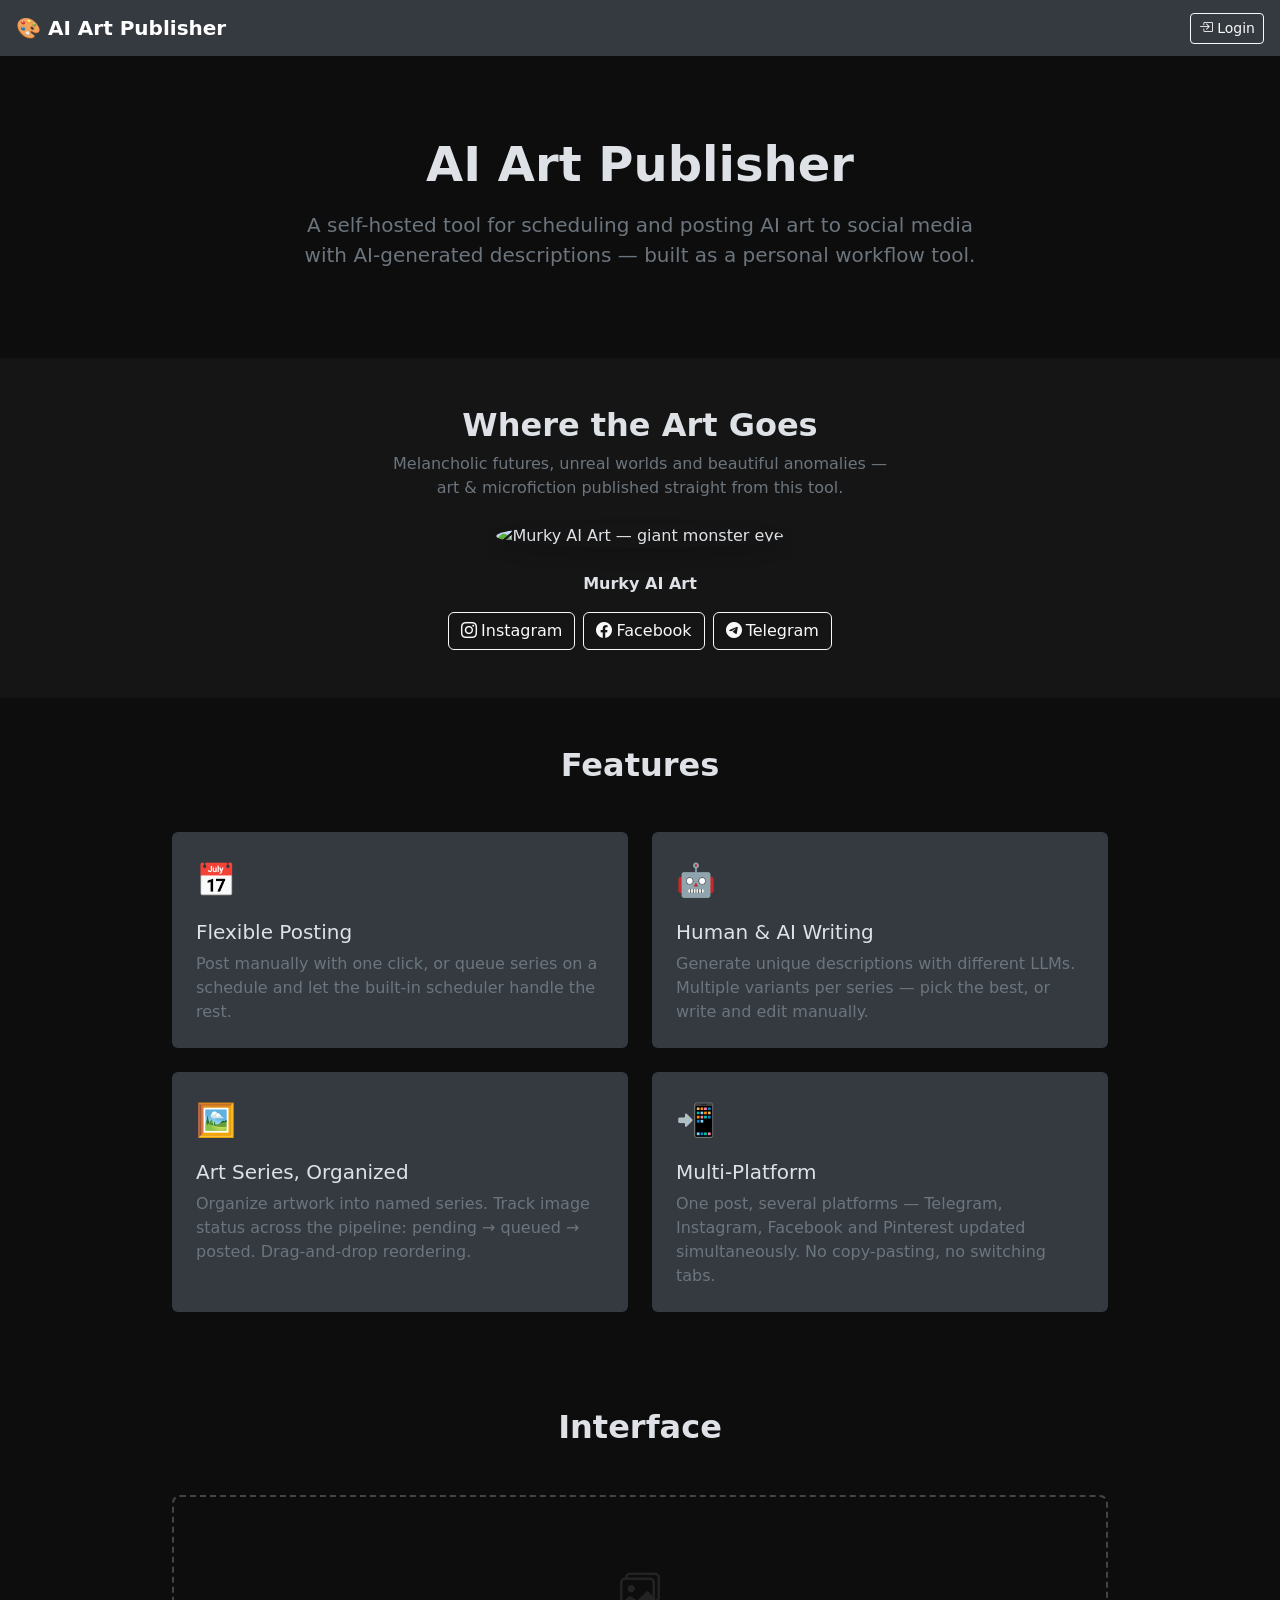
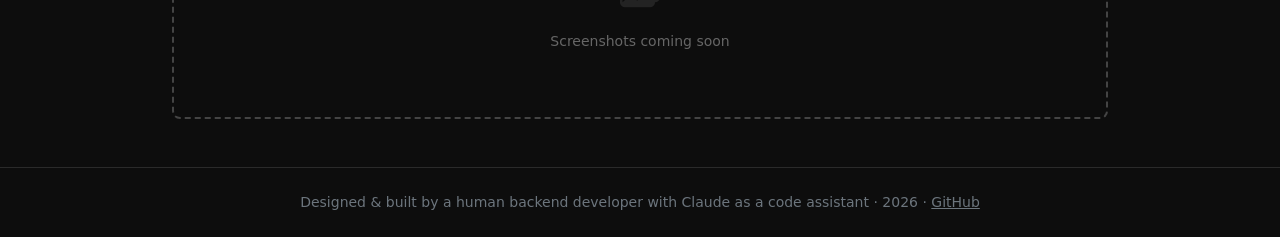
==== app/templates/landing.html @ 5f500b5e "feat(landing): public landing page + session cookie auth Replace HTTP Basic Auth browser dialog with" ====
<!DOCTYPE html>
<html lang="en" data-bs-theme="dark">
<head>
  <meta charset="UTF-8">
  <meta name="viewport" content="width=device-width, initial-scale=1">
  <title>AI Art Publisher</title>
  <link href="https://cdn.jsdelivr.net/npm/bootstrap@5.3.3/dist/css/bootstrap.min.css" rel="stylesheet">
  <link href="https://cdn.jsdelivr.net/npm/bootstrap-icons@1.11.3/font/bootstrap-icons.css" rel="stylesheet">
  <style>
    body { background-color: #0d0d0d; }
    .hero { padding: 5rem 1rem 4rem; }
    .feature-icon { font-size: 2rem; }
    .screenshot-placeholder {
      border: 2px dashed #444;
      border-radius: .5rem;
      padding: 4rem 2rem;
      color: #666;
      text-align: center;
    }
    footer { border-top: 1px solid #2a2a2a; }
  </style>
</head>
<body>

<!-- Navbar -->
<nav class="navbar bg-body-secondary px-3">
  <span class="navbar-brand fw-bold mb-0">&#x1F3A8; AI Art Publisher</span>
  <button class="btn btn-sm btn-outline-light ms-auto"
          data-bs-toggle="modal" data-bs-target="#loginModal">
    <i class="bi bi-box-arrow-in-right me-1"></i>Login
  </button>
</nav>

<!-- Hero -->
<section class="hero text-center">
  <div class="container" style="max-width:720px">
    <h1 class="display-5 fw-bold mb-3">AI Art Publisher</h1>
    <p class="lead text-secondary mb-4">
      A self-hosted tool for scheduling and posting AI art to social media
      with AI-generated descriptions — built as a personal workflow tool.
    </p>
  </div>
</section>

<!-- Published Work -->
<section class="py-5 text-center" style="background:rgba(255,255,255,.03)">
  <div class="container" style="max-width:640px">
    <h2 class="fw-bold mb-2">Where the Art Goes</h2>
    <p class="text-secondary mb-4">
      Melancholic futures, unreal worlds and beautiful anomalies —<br>
      art &amp; microfiction published straight from this tool.
    </p>
    <img src="/static/landing/1c99dc7a-2a12-401d-8135-6cf101b4fb5b.jpg"
         alt="Murky AI Art — giant monster eye"
         class="rounded-circle mb-4 shadow"
         style="width:120px;height:120px;object-fit:cover">
    
    
    <p class="fw-semibold mb-3">Murky AI Art</p>
    <div class="d-flex gap-2 justify-content-center flex-wrap">
      <a href="https://www.instagram.com/murky.airt" class="btn btn-outline-light" target="_blank" rel="noopener">
        <i class="bi bi-instagram me-1"></i>Instagram
      </a>
      <a href="https://www.facebook.com/murky.airt" class="btn btn-outline-light" target="_blank" rel="noopener">
        <i class="bi bi-facebook me-1"></i>Facebook
      </a>
      <a href="https://t.me/murky_airt" class="btn btn-outline-light" target="_blank" rel="noopener">
        <i class="bi bi-telegram me-1"></i>Telegram
      </a>
    </div>
  </div>
</section>

<!-- Features -->
<section class="py-5">
  <div class="container" style="max-width:960px">
    <h2 class="text-center mb-5 fw-semibold">Features</h2>
    <div class="row g-4">
      <div class="col-md-6">
        <div class="card h-100 bg-body-secondary border-0">
          <div class="card-body p-4">
            <div class="feature-icon mb-3">&#x1F4C5;</div>
            <h5 class="card-title">Flexible Posting</h5>
            <p class="card-text text-secondary">
              Post manually with one click, or queue series on a schedule and let
              the built-in scheduler handle the rest.
            </p>
          </div>
        </div>
      </div>
      <div class="col-md-6">
        <div class="card h-100 bg-body-secondary border-0">
          <div class="card-body p-4">
            <div class="feature-icon mb-3">&#x1F916;</div>
            <h5 class="card-title">Human &amp; AI Writing</h5>
            <p class="card-text text-secondary">
              Generate unique descriptions with different LLMs.
              Multiple variants per series — pick the best, or write and edit manually.
            </p>
          </div>
        </div>
      </div>
      <div class="col-md-6">
        <div class="card h-100 bg-body-secondary border-0">
          <div class="card-body p-4">
            <div class="feature-icon mb-3">&#x1F5BC;&#xFE0F;</div>
            <h5 class="card-title">Art Series, Organized</h5>
            <p class="card-text text-secondary">
              Organize artwork into named series. Track image status across the
              pipeline: pending → queued → posted. Drag-and-drop reordering.
            </p>
          </div>
        </div>
      </div>
      <div class="col-md-6">
        <div class="card h-100 bg-body-secondary border-0">
          <div class="card-body p-4">
            <div class="feature-icon mb-3">&#x1F4F2;</div>
            <h5 class="card-title">Multi-Platform</h5>
            <p class="card-text text-secondary">
              One post, several platforms — Telegram, Instagram, Facebook and Pinterest updated
              simultaneously. No copy-pasting, no switching tabs.
            </p>
          </div>
        </div>
      </div>
    </div>
  </div>
</section>

<!-- Screenshots -->
<section class="py-5">
  <div class="container" style="max-width:960px">
    <h2 class="text-center mb-5 fw-semibold">Interface</h2>

    <!-- Drop screenshots into app/static/landing/ then replace the placeholder below. -->
    <!-- Example:
    <div class="row g-4">
      <div class="col-12">
        <img src="/static/landing/screenshot-editor.png"
             class="img-fluid rounded shadow" alt="Series editor">
      </div>
      <div class="col-md-6">
        <img src="/static/landing/screenshot-queue.png"
             class="img-fluid rounded shadow" alt="Post queue">
      </div>
      <div class="col-md-6">
        <img src="/static/landing/screenshot-generate.png"
             class="img-fluid rounded shadow" alt="AI caption generation">
      </div>
    </div>
    -->

    <div class="screenshot-placeholder">
      <i class="bi bi-images fs-1 d-block mb-2 opacity-25"></i>
      <span class="small">Screenshots coming soon</span>
    </div>
  </div>
</section>

<!-- Footer -->
<footer class="py-4 text-center text-secondary small">
  <div class="container">
    Designed &amp; built by a human backend developer with Claude as a code assistant · 2026
    · <a href="https://github.com/anscii/ai-art-publisher" class="link-secondary" target="_blank" rel="noopener">GitHub</a>
  </div>
</footer>

<!-- Login Modal -->
<div class="modal fade" id="loginModal" tabindex="-1" aria-labelledby="loginModalLabel" aria-hidden="true">
  <div class="modal-dialog modal-dialog-centered modal-sm">
    <div class="modal-content">
      <div class="modal-header border-0 pb-0">
        <h6 class="modal-title" id="loginModalLabel">
          <i class="bi bi-lock me-1"></i>Login
        </h6>
        <button type="button" class="btn-close" data-bs-dismiss="modal" aria-label="Close"></button>
      </div>
      <div class="modal-body pt-2">
        <div id="loginErrorAlert" class="alert alert-danger py-2 small d-none" role="alert">
          Invalid username or password.
        </div>
        <form method="POST" action="/auth/login">
          <div class="mb-3">
            <input type="text" name="username" class="form-control"
                   placeholder="Username" required autofocus autocomplete="username">
          </div>
          <div class="mb-3">
            <input type="password" name="password" class="form-control"
                   placeholder="Password" required autocomplete="current-password">
          </div>
          <button type="submit" class="btn btn-primary w-100">Sign in</button>
        </form>
      </div>
    </div>
  </div>
</div>

<script src="https://cdn.jsdelivr.net/npm/bootstrap@5.3.3/dist/js/bootstrap.bundle.min.js"></script>
<script>
  (function () {
    const params = new URLSearchParams(location.search);
    if (params.get('login_error')) {
      document.getElementById('loginErrorAlert').classList.remove('d-none');
      new bootstrap.Modal(document.getElementById('loginModal')).show();
    }
  })();
</script>
</body>
</html>
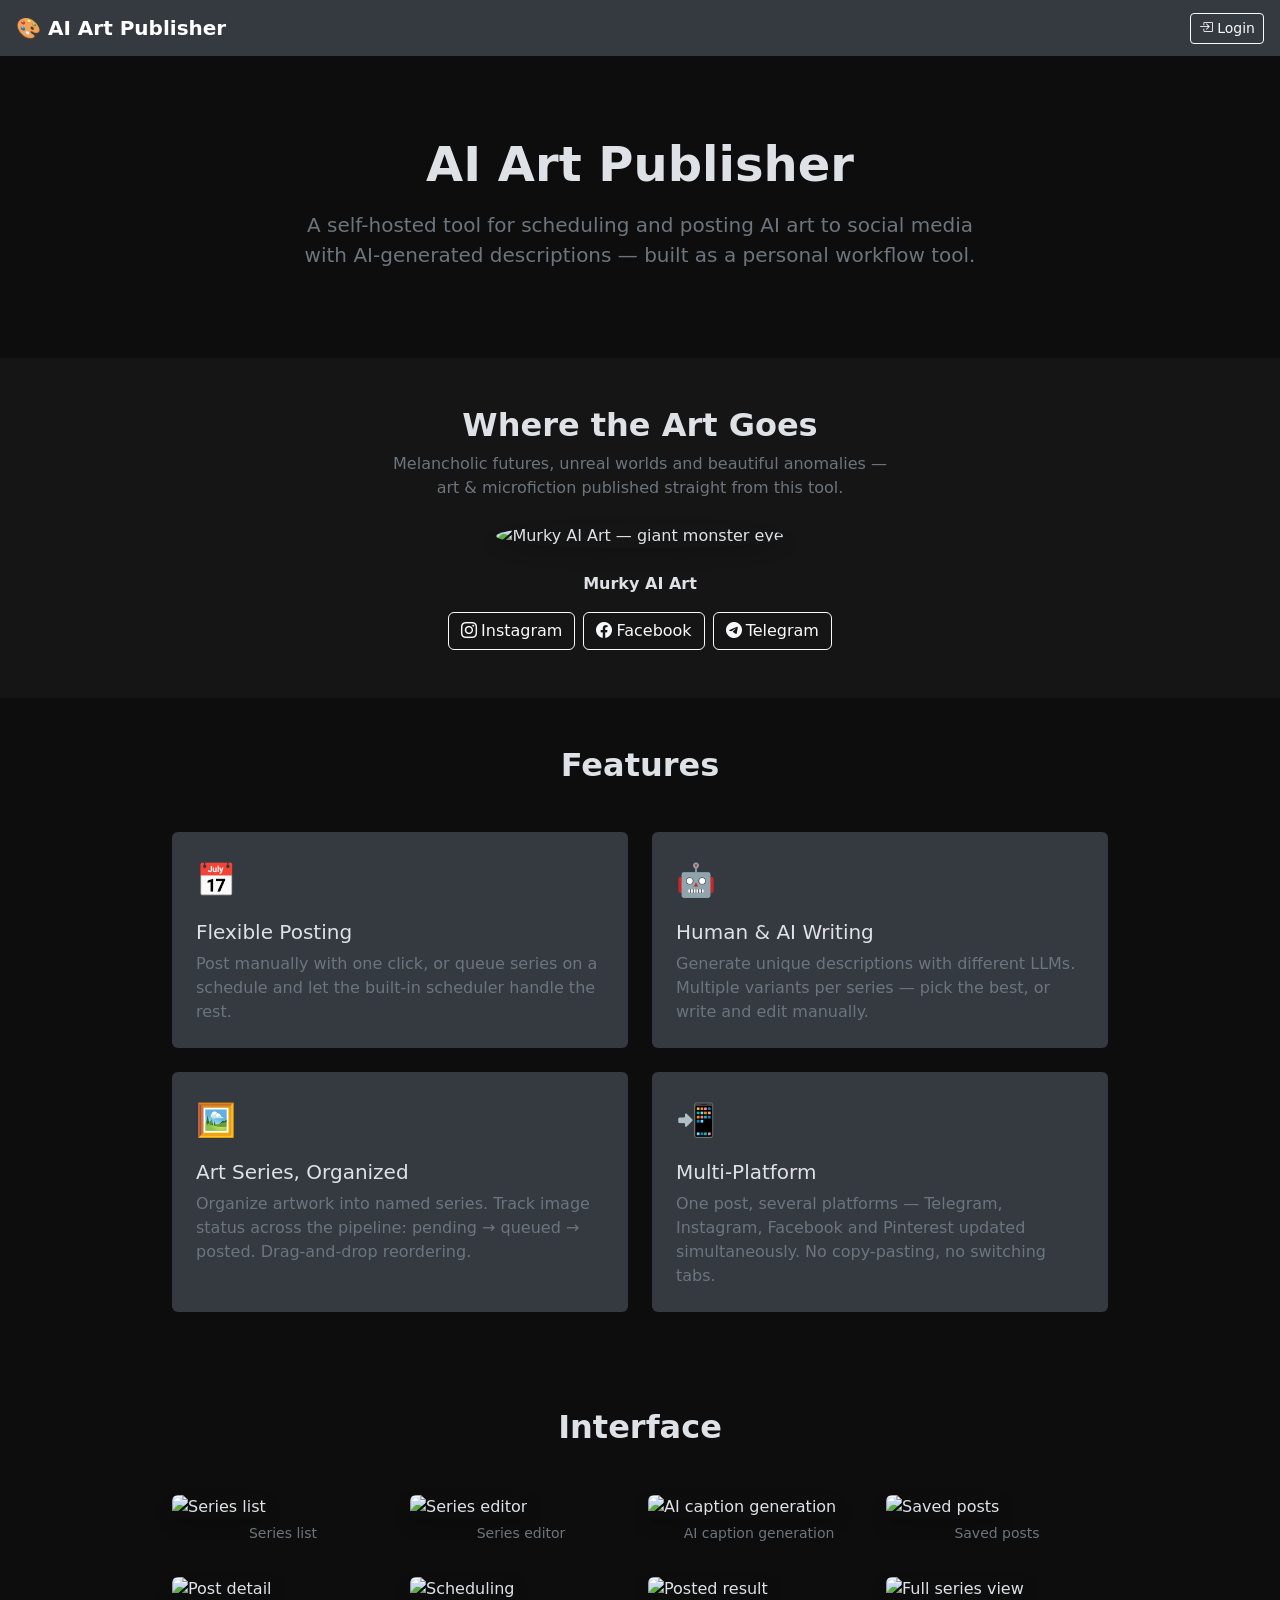
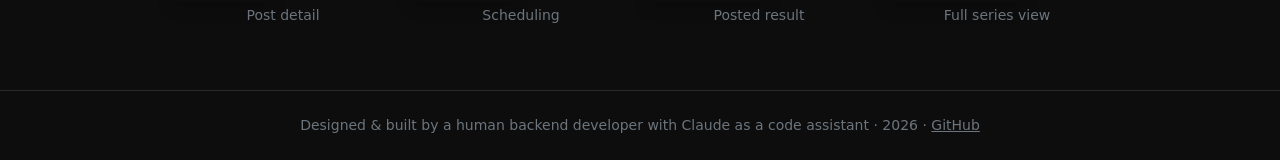
==== commit 29425497: "feat(landing): add mobile screenshots to landing page and README Replace placeholder with 4-col resp" ====
--- a/app/templates/landing.html
+++ b/app/templates/landing.html
@@ -10,14 +10,7 @@
     body { background-color: #0d0d0d; }
     .hero { padding: 5rem 1rem 4rem; }
     .feature-icon { font-size: 2rem; }
-    .screenshot-placeholder {
-      border: 2px dashed #444;
-      border-radius: .5rem;
-      padding: 4rem 2rem;
-      color: #666;
-      text-align: center;
-    }
-    footer { border-top: 1px solid #2a2a2a; }
+footer { border-top: 1px solid #2a2a2a; }
   </style>
 </head>
 <body>
@@ -133,27 +126,55 @@
   <div class="container" style="max-width:960px">
     <h2 class="text-center mb-5 fw-semibold">Interface</h2>
 
-    <!-- Drop screenshots into app/static/landing/ then replace the placeholder below. -->
-    <!-- Example:
-    <div class="row g-4">
-      <div class="col-12">
-        <img src="/static/landing/screenshot-editor.png"
-             class="img-fluid rounded shadow" alt="Series editor">
-      </div>
-      <div class="col-md-6">
-        <img src="/static/landing/screenshot-queue.png"
-             class="img-fluid rounded shadow" alt="Post queue">
-      </div>
-      <div class="col-md-6">
-        <img src="/static/landing/screenshot-generate.png"
-             class="img-fluid rounded shadow" alt="AI caption generation">
-      </div>
-    </div>
-    -->
-
-    <div class="screenshot-placeholder">
-      <i class="bi bi-images fs-1 d-block mb-2 opacity-25"></i>
-      <span class="small">Screenshots coming soon</span>
+    <div class="row g-3">
+      <div class="col-6 col-md-3">
+        <img src="/static/landing/screenshots/1_main_series_list.jpg"
+             class="img-fluid rounded shadow w-100" style="object-fit:cover;aspect-ratio:9/16"
+             alt="Series list">
+        <p class="text-secondary small text-center mt-1">Series list</p>
+      </div>
+      <div class="col-6 col-md-3">
+        <img src="/static/landing/screenshots/3_series_view_top.jpg"
+             class="img-fluid rounded shadow w-100" style="object-fit:cover;aspect-ratio:9/16"
+             alt="Series editor">
+        <p class="text-secondary small text-center mt-1">Series editor</p>
+      </div>
+      <div class="col-6 col-md-3">
+        <img src="/static/landing/screenshots/4_series_view_texts_and_generation.jpg"
+             class="img-fluid rounded shadow w-100" style="object-fit:cover;aspect-ratio:9/16"
+             alt="AI caption generation">
+        <p class="text-secondary small text-center mt-1">AI caption generation</p>
+      </div>
+      <div class="col-6 col-md-3">
+        <img src="/static/landing/screenshots/5_saved_posts_list.jpg"
+             class="img-fluid rounded shadow w-100" style="object-fit:cover;aspect-ratio:9/16"
+             alt="Saved posts">
+        <p class="text-secondary small text-center mt-1">Saved posts</p>
+      </div>
+      <div class="col-6 col-md-3">
+        <img src="/static/landing/screenshots/6_saved_posts.jpg"
+             class="img-fluid rounded shadow w-100" style="object-fit:cover;aspect-ratio:9/16"
+             alt="Post detail">
+        <p class="text-secondary small text-center mt-1">Post detail</p>
+      </div>
+      <div class="col-6 col-md-3">
+        <img src="/static/landing/screenshots/7_schedule_saved_post.jpg"
+             class="img-fluid rounded shadow w-100" style="object-fit:cover;aspect-ratio:9/16"
+             alt="Scheduling">
+        <p class="text-secondary small text-center mt-1">Scheduling</p>
+      </div>
+      <div class="col-6 col-md-3">
+        <img src="/static/landing/screenshots/8_posted_post_view.jpg"
+             class="img-fluid rounded shadow w-100" style="object-fit:cover;aspect-ratio:9/16"
+             alt="Posted result">
+        <p class="text-secondary small text-center mt-1">Posted result</p>
+      </div>
+      <div class="col-6 col-md-3">
+        <img src="/static/landing/screenshots/2_series_view_total_long.jpg"
+             class="img-fluid rounded shadow w-100" style="object-fit:cover;aspect-ratio:9/16"
+             alt="Full series view">
+        <p class="text-secondary small text-center mt-1">Full series view</p>
+      </div>
     </div>
   </div>
 </section>
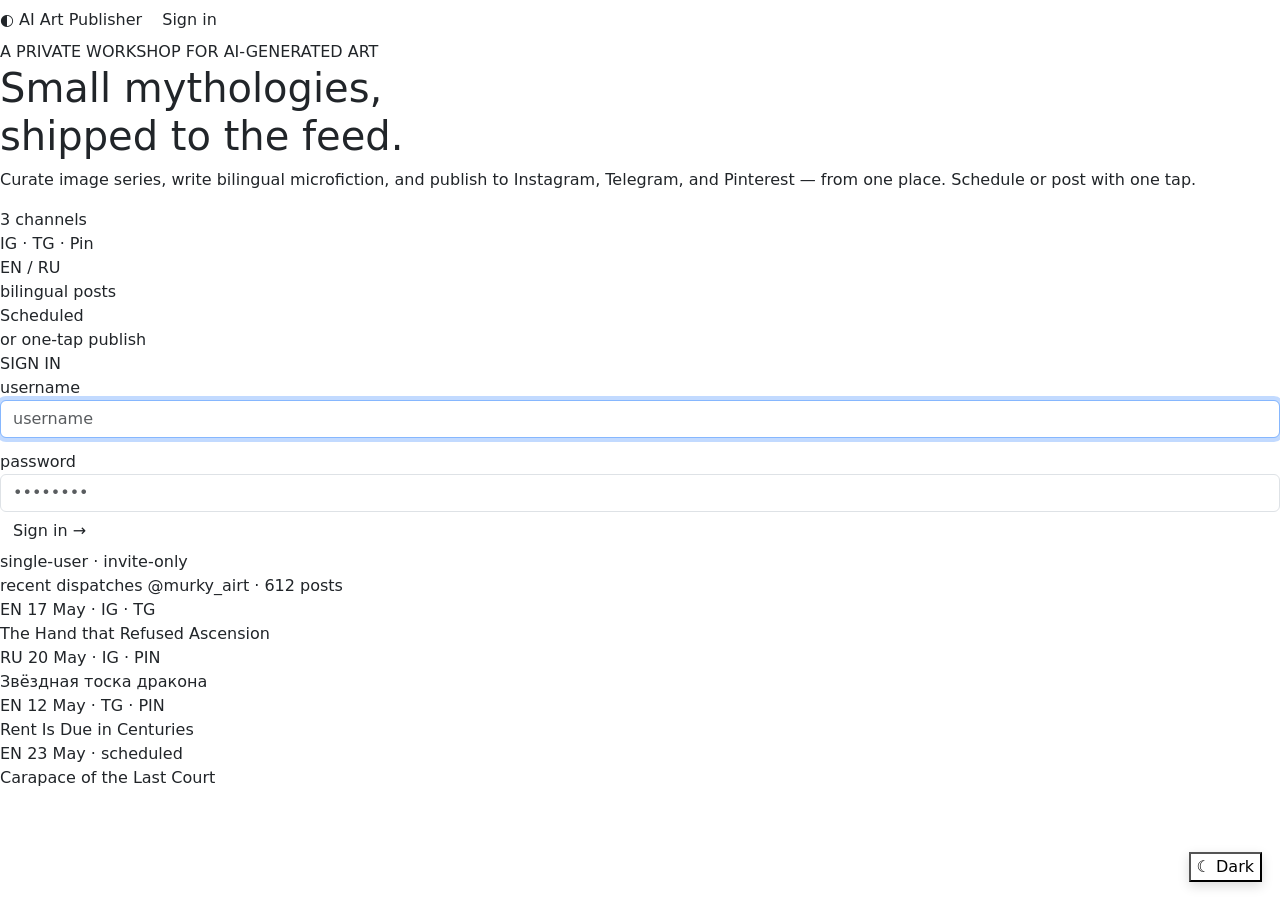
==== commit f98bcc10: "feat(design): landing page — AAP design system, /landing route Replace Bootstrap-only landing.html w" ====
--- a/app/templates/landing.html
+++ b/app/templates/landing.html
@@ -1,231 +1,205 @@
-<!DOCTYPE html>
-<html lang="en" data-bs-theme="dark">
+<!doctype html>
+<html lang="en">
 <head>
-  <meta charset="UTF-8">
-  <meta name="viewport" content="width=device-width, initial-scale=1">
-  <title>AI Art Publisher</title>
-  <link href="https://cdn.jsdelivr.net/npm/bootstrap@5.3.3/dist/css/bootstrap.min.css" rel="stylesheet">
-  <link href="https://cdn.jsdelivr.net/npm/bootstrap-icons@1.11.3/font/bootstrap-icons.css" rel="stylesheet">
-  <style>
-    body { background-color: #0d0d0d; }
-    .hero { padding: 5rem 1rem 4rem; }
-    .feature-icon { font-size: 2rem; }
-footer { border-top: 1px solid #2a2a2a; }
-  </style>
+<meta charset="utf-8">
+<title>AI Art Publisher — Sign in</title>
+<meta name="viewport" content="width=device-width, initial-scale=1">
+
+<!-- Bootstrap (form-control, btn base) -->
+<link href="https://cdn.jsdelivr.net/npm/bootstrap@5.3.3/dist/css/bootstrap.min.css" rel="stylesheet">
+
+<!-- Fonts: Inter + JetBrains Mono (app) + Newsreader (sample card titles) -->
+<link rel="preconnect" href="https://fonts.googleapis.com">
+<link rel="preconnect" href="https://fonts.gstatic.com" crossorigin>
+<link href="https://fonts.googleapis.com/css2?family=Inter:wght@400;500;600;700&family=JetBrains+Mono:wght@400;500;600&family=Newsreader:ital,wght@1,500&display=swap" rel="stylesheet">
+
+<!-- Design tokens, then app styles -->
+<link rel="stylesheet" href="/static/aap/tokens.css">
+<link rel="stylesheet" href="/static/aap/app.css">
 </head>
 <body>
 
-<!-- Navbar -->
-<nav class="navbar bg-body-secondary px-3">
-  <span class="navbar-brand fw-bold mb-0">&#x1F3A8; AI Art Publisher</span>
-  <button class="btn btn-sm btn-outline-light ms-auto"
-          data-bs-toggle="modal" data-bs-target="#loginModal">
-    <i class="bi bi-box-arrow-in-right me-1"></i>Login
-  </button>
-</nav>
-
-<!-- Hero -->
-<section class="hero text-center">
-  <div class="container" style="max-width:720px">
-    <h1 class="display-5 fw-bold mb-3">AI Art Publisher</h1>
-    <p class="lead text-secondary mb-4">
-      A self-hosted tool for scheduling and posting AI art to social media
-      with AI-generated descriptions — built as a personal workflow tool.
-    </p>
-  </div>
-</section>
-
-<!-- Published Work -->
-<section class="py-5 text-center" style="background:rgba(255,255,255,.03)">
-  <div class="container" style="max-width:640px">
-    <h2 class="fw-bold mb-2">Where the Art Goes</h2>
-    <p class="text-secondary mb-4">
-      Melancholic futures, unreal worlds and beautiful anomalies —<br>
-      art &amp; microfiction published straight from this tool.
-    </p>
-    <img src="/static/landing/1c99dc7a-2a12-401d-8135-6cf101b4fb5b.jpg"
-         alt="Murky AI Art — giant monster eye"
-         class="rounded-circle mb-4 shadow"
-         style="width:120px;height:120px;object-fit:cover">
-    
-    
-    <p class="fw-semibold mb-3">Murky AI Art</p>
-    <div class="d-flex gap-2 justify-content-center flex-wrap">
-      <a href="https://www.instagram.com/murky.airt" class="btn btn-outline-light" target="_blank" rel="noopener">
-        <i class="bi bi-instagram me-1"></i>Instagram
-      </a>
-      <a href="https://www.facebook.com/murky.airt" class="btn btn-outline-light" target="_blank" rel="noopener">
-        <i class="bi bi-facebook me-1"></i>Facebook
-      </a>
-      <a href="https://t.me/murky_airt" class="btn btn-outline-light" target="_blank" rel="noopener">
-        <i class="bi bi-telegram me-1"></i>Telegram
-      </a>
+<div class="aap-landing">
+
+  <!-- ================================================================
+       TOP BAR
+       ================================================================ -->
+  <header class="aap-landing__top">
+    <span class="aap-brand-mark">&#x25D0;</span>
+    <span class="aap-brand">AI Art Publisher</span>
+    <span class="flex-grow-1"></span>
+    <a class="btn aap-btn" href="#signin" style="padding: 7px 14px;">Sign in</a>
+  </header>
+
+  <!-- ================================================================
+       HERO — 2-column: copy left, sign-in card right
+       ================================================================ -->
+  <section class="aap-landing__hero">
+
+    <!-- Left column -->
+    <div>
+      <div class="aap-landing__kicker">A PRIVATE WORKSHOP FOR AI-GENERATED ART</div>
+
+      <h1 class="aap-landing__title">
+        Small mythologies,<br>
+        <span class="aap-landing__title-accent">shipped to the feed.</span>
+      </h1>
+
+      <p class="aap-landing__lede">
+        Curate image series, write bilingual microfiction, and publish
+        to Instagram, Telegram, and Pinterest — from one place.
+        Schedule or post with one tap.
+      </p>
+
+      <div class="aap-landing__stats">
+        <div class="aap-landing__stat">
+          <div class="aap-landing__stat-k">3 channels</div>
+          <div class="aap-landing__stat-v">IG &middot; TG &middot; Pin</div>
+        </div>
+        <div class="aap-landing__stat">
+          <div class="aap-landing__stat-k">EN / RU</div>
+          <div class="aap-landing__stat-v">bilingual posts</div>
+        </div>
+        <div class="aap-landing__stat">
+          <div class="aap-landing__stat-k">Scheduled</div>
+          <div class="aap-landing__stat-v">or one-tap publish</div>
+        </div>
+      </div>
     </div>
-  </div>
-</section>
-
-<!-- Features -->
-<section class="py-5">
-  <div class="container" style="max-width:960px">
-    <h2 class="text-center mb-5 fw-semibold">Features</h2>
-    <div class="row g-4">
-      <div class="col-md-6">
-        <div class="card h-100 bg-body-secondary border-0">
-          <div class="card-body p-4">
-            <div class="feature-icon mb-3">&#x1F4C5;</div>
-            <h5 class="card-title">Flexible Posting</h5>
-            <p class="card-text text-secondary">
-              Post manually with one click, or queue series on a schedule and let
-              the built-in scheduler handle the rest.
-            </p>
-          </div>
-        </div>
-      </div>
-      <div class="col-md-6">
-        <div class="card h-100 bg-body-secondary border-0">
-          <div class="card-body p-4">
-            <div class="feature-icon mb-3">&#x1F916;</div>
-            <h5 class="card-title">Human &amp; AI Writing</h5>
-            <p class="card-text text-secondary">
-              Generate unique descriptions with different LLMs.
-              Multiple variants per series — pick the best, or write and edit manually.
-            </p>
-          </div>
-        </div>
-      </div>
-      <div class="col-md-6">
-        <div class="card h-100 bg-body-secondary border-0">
-          <div class="card-body p-4">
-            <div class="feature-icon mb-3">&#x1F5BC;&#xFE0F;</div>
-            <h5 class="card-title">Art Series, Organized</h5>
-            <p class="card-text text-secondary">
-              Organize artwork into named series. Track image status across the
-              pipeline: pending → queued → posted. Drag-and-drop reordering.
-            </p>
-          </div>
-        </div>
-      </div>
-      <div class="col-md-6">
-        <div class="card h-100 bg-body-secondary border-0">
-          <div class="card-body p-4">
-            <div class="feature-icon mb-3">&#x1F4F2;</div>
-            <h5 class="card-title">Multi-Platform</h5>
-            <p class="card-text text-secondary">
-              One post, several platforms — Telegram, Instagram, Facebook and Pinterest updated
-              simultaneously. No copy-pasting, no switching tabs.
-            </p>
-          </div>
-        </div>
-      </div>
+
+    <!-- Right column: sign-in card -->
+    <form id="signin" class="aap-signin-card" method="POST" action="/auth/login">
+
+      <div class="aap-signin-card__head">SIGN IN</div>
+
+      <!-- Error message (shown when ?login_error is present) -->
+      <div id="loginError" class="aap-signin-card__error" style="display:none">
+        Invalid username or password.
+      </div>
+
+      <!-- Username -->
+      <div>
+        <div class="aap-signin-card__label"><span>username</span></div>
+        <input class="form-control aap-input" type="text" name="username"
+               placeholder="username" required autofocus autocomplete="username">
+      </div>
+
+      <!-- Password -->
+      <div style="margin-top: 12px;">
+        <div class="aap-signin-card__label">
+          <span>password</span>
+        </div>
+        <input class="form-control aap-input" type="password" name="password"
+               placeholder="&bull;&bull;&bull;&bull;&bull;&bull;&bull;&bull;"
+               required autocomplete="current-password">
+      </div>
+
+      <button class="btn aap-btn aap-btn-primary aap-signin-card__submit" type="submit">
+        Sign in &#x2192;
+      </button>
+
+      <div class="aap-signin-card__foot">
+        single-user &middot; invite-only
+      </div>
+    </form>
+  </section>
+
+  <!-- ================================================================
+       SAMPLE STRIP
+       ================================================================ -->
+  <section class="aap-landing__samples">
+    <div class="aap-landing__samples-head">
+      <span class="aap-landing__samples-head-label">recent dispatches</span>
+      <span class="aap-landing__samples-head-rule"></span>
+      <span class="aap-landing__samples-head-meta">@murky_airt &middot; 612 posts</span>
     </div>
-  </div>
-</section>
-
-<!-- Screenshots -->
-<section class="py-5">
-  <div class="container" style="max-width:960px">
-    <h2 class="text-center mb-5 fw-semibold">Interface</h2>
-
-    <div class="row g-3">
-      <div class="col-6 col-md-3">
-        <img src="/static/landing/screenshots/1_main_series_list.jpg"
-             class="img-fluid rounded shadow w-100" style="object-fit:cover;aspect-ratio:9/16"
-             alt="Series list">
-        <p class="text-secondary small text-center mt-1">Series list</p>
-      </div>
-      <div class="col-6 col-md-3">
-        <img src="/static/landing/screenshots/3_series_view_top.jpg"
-             class="img-fluid rounded shadow w-100" style="object-fit:cover;aspect-ratio:9/16"
-             alt="Series editor">
-        <p class="text-secondary small text-center mt-1">Series editor</p>
-      </div>
-      <div class="col-6 col-md-3">
-        <img src="/static/landing/screenshots/4_series_view_texts_and_generation.jpg"
-             class="img-fluid rounded shadow w-100" style="object-fit:cover;aspect-ratio:9/16"
-             alt="AI caption generation">
-        <p class="text-secondary small text-center mt-1">AI caption generation</p>
-      </div>
-      <div class="col-6 col-md-3">
-        <img src="/static/landing/screenshots/5_saved_posts_list.jpg"
-             class="img-fluid rounded shadow w-100" style="object-fit:cover;aspect-ratio:9/16"
-             alt="Saved posts">
-        <p class="text-secondary small text-center mt-1">Saved posts</p>
-      </div>
-      <div class="col-6 col-md-3">
-        <img src="/static/landing/screenshots/6_saved_posts.jpg"
-             class="img-fluid rounded shadow w-100" style="object-fit:cover;aspect-ratio:9/16"
-             alt="Post detail">
-        <p class="text-secondary small text-center mt-1">Post detail</p>
-      </div>
-      <div class="col-6 col-md-3">
-        <img src="/static/landing/screenshots/7_schedule_saved_post.jpg"
-             class="img-fluid rounded shadow w-100" style="object-fit:cover;aspect-ratio:9/16"
-             alt="Scheduling">
-        <p class="text-secondary small text-center mt-1">Scheduling</p>
-      </div>
-      <div class="col-6 col-md-3">
-        <img src="/static/landing/screenshots/8_posted_post_view.jpg"
-             class="img-fluid rounded shadow w-100" style="object-fit:cover;aspect-ratio:9/16"
-             alt="Posted result">
-        <p class="text-secondary small text-center mt-1">Posted result</p>
-      </div>
-      <div class="col-6 col-md-3">
-        <img src="/static/landing/screenshots/2_series_view_total_long.jpg"
-             class="img-fluid rounded shadow w-100" style="object-fit:cover;aspect-ratio:9/16"
-             alt="Full series view">
-        <p class="text-secondary small text-center mt-1">Full series view</p>
-      </div>
+
+    <div class="aap-landing__samples-grid">
+
+      <article class="aap-sample-card">
+        <div class="aap-sample-card__image" style="--thumb-color: hsl(220 25% 48%);"></div>
+        <div class="aap-sample-card__body">
+          <div class="aap-sample-card__meta">
+            <span class="aap-sample-card__lang">EN</span>
+            <span class="aap-sample-card__when">17 May &middot; IG &middot; TG</span>
+          </div>
+          <div class="aap-sample-card__title">The Hand that Refused Ascension</div>
+        </div>
+      </article>
+
+      <article class="aap-sample-card">
+        <div class="aap-sample-card__image" style="--thumb-color: hsl(30 25% 48%);"></div>
+        <div class="aap-sample-card__body">
+          <div class="aap-sample-card__meta">
+            <span class="aap-sample-card__lang">RU</span>
+            <span class="aap-sample-card__when">20 May &middot; IG &middot; PIN</span>
+          </div>
+          <div class="aap-sample-card__title">&#x417;&#x432;&#x451;&#x437;&#x434;&#x43D;&#x430;&#x44F; &#x442;&#x43E;&#x441;&#x43A;&#x430; &#x434;&#x440;&#x430;&#x43A;&#x43E;&#x43D;&#x430;</div>
+        </div>
+      </article>
+
+      <article class="aap-sample-card">
+        <div class="aap-sample-card__image" style="--thumb-color: hsl(320 20% 45%);"></div>
+        <div class="aap-sample-card__body">
+          <div class="aap-sample-card__meta">
+            <span class="aap-sample-card__lang">EN</span>
+            <span class="aap-sample-card__when">12 May &middot; TG &middot; PIN</span>
+          </div>
+          <div class="aap-sample-card__title">Rent Is Due in Centuries</div>
+        </div>
+      </article>
+
+      <article class="aap-sample-card">
+        <div class="aap-sample-card__image" style="--thumb-color: hsl(50 25% 45%);"></div>
+        <div class="aap-sample-card__body">
+          <div class="aap-sample-card__meta">
+            <span class="aap-sample-card__lang">EN</span>
+            <span class="aap-sample-card__when">23 May &middot; scheduled</span>
+          </div>
+          <div class="aap-sample-card__title">Carapace of the Last Court</div>
+        </div>
+      </article>
+
     </div>
-  </div>
-</section>
-
-<!-- Footer -->
-<footer class="py-4 text-center text-secondary small">
-  <div class="container">
-    Designed &amp; built by a human backend developer with Claude as a code assistant · 2026
-    · <a href="https://github.com/anscii/ai-art-publisher" class="link-secondary" target="_blank" rel="noopener">GitHub</a>
-  </div>
-</footer>
-
-<!-- Login Modal -->
-<div class="modal fade" id="loginModal" tabindex="-1" aria-labelledby="loginModalLabel" aria-hidden="true">
-  <div class="modal-dialog modal-dialog-centered modal-sm">
-    <div class="modal-content">
-      <div class="modal-header border-0 pb-0">
-        <h6 class="modal-title" id="loginModalLabel">
-          <i class="bi bi-lock me-1"></i>Login
-        </h6>
-        <button type="button" class="btn-close" data-bs-dismiss="modal" aria-label="Close"></button>
-      </div>
-      <div class="modal-body pt-2">
-        <div id="loginErrorAlert" class="alert alert-danger py-2 small d-none" role="alert">
-          Invalid username or password.
-        </div>
-        <form method="POST" action="/auth/login">
-          <div class="mb-3">
-            <input type="text" name="username" class="form-control"
-                   placeholder="Username" required autofocus autocomplete="username">
-          </div>
-          <div class="mb-3">
-            <input type="password" name="password" class="form-control"
-                   placeholder="Password" required autocomplete="current-password">
-          </div>
-          <button type="submit" class="btn btn-primary w-100">Sign in</button>
-        </form>
-      </div>
-    </div>
-  </div>
+  </section>
+
 </div>
 
-<script src="https://cdn.jsdelivr.net/npm/bootstrap@5.3.3/dist/js/bootstrap.bundle.min.js"></script>
+<!-- Theme toggle -->
+<button type="button" id="aap-theme-toggle" class="aap-nav-btn"
+        style="position:fixed;bottom:18px;right:18px;box-shadow:0 4px 12px rgba(0,0,0,.15);background:var(--aap-panel);z-index:100;">
+  <span id="aap-theme-icon">&#x263E;</span>
+  <span id="aap-theme-label">Dark</span>
+</button>
+
 <script>
+  // Theme toggle
   (function () {
-    const params = new URLSearchParams(location.search);
-    if (params.get('login_error')) {
-      document.getElementById('loginErrorAlert').classList.remove('d-none');
-      new bootstrap.Modal(document.getElementById('loginModal')).show();
+    var KEY = 'aap-theme';
+    var btn   = document.getElementById('aap-theme-toggle');
+    var icon  = document.getElementById('aap-theme-icon');
+    var label = document.getElementById('aap-theme-label');
+    function apply(theme) {
+      document.documentElement.setAttribute('data-theme', theme);
+      var dark = theme === 'dark';
+      icon.textContent  = dark ? '☀' : '☾';
+      label.textContent = dark ? 'Light'  : 'Dark';
+    }
+    apply(localStorage.getItem(KEY) || 'light');
+    btn.addEventListener('click', function () {
+      var next = document.documentElement.getAttribute('data-theme') === 'dark' ? 'light' : 'dark';
+      localStorage.setItem(KEY, next);
+      apply(next);
+    });
+  })();
+
+  // Show error if login failed
+  (function () {
+    if (new URLSearchParams(location.search).get('login_error')) {
+      document.getElementById('loginError').style.display = '';
     }
   })();
 </script>
+
 </body>
 </html>
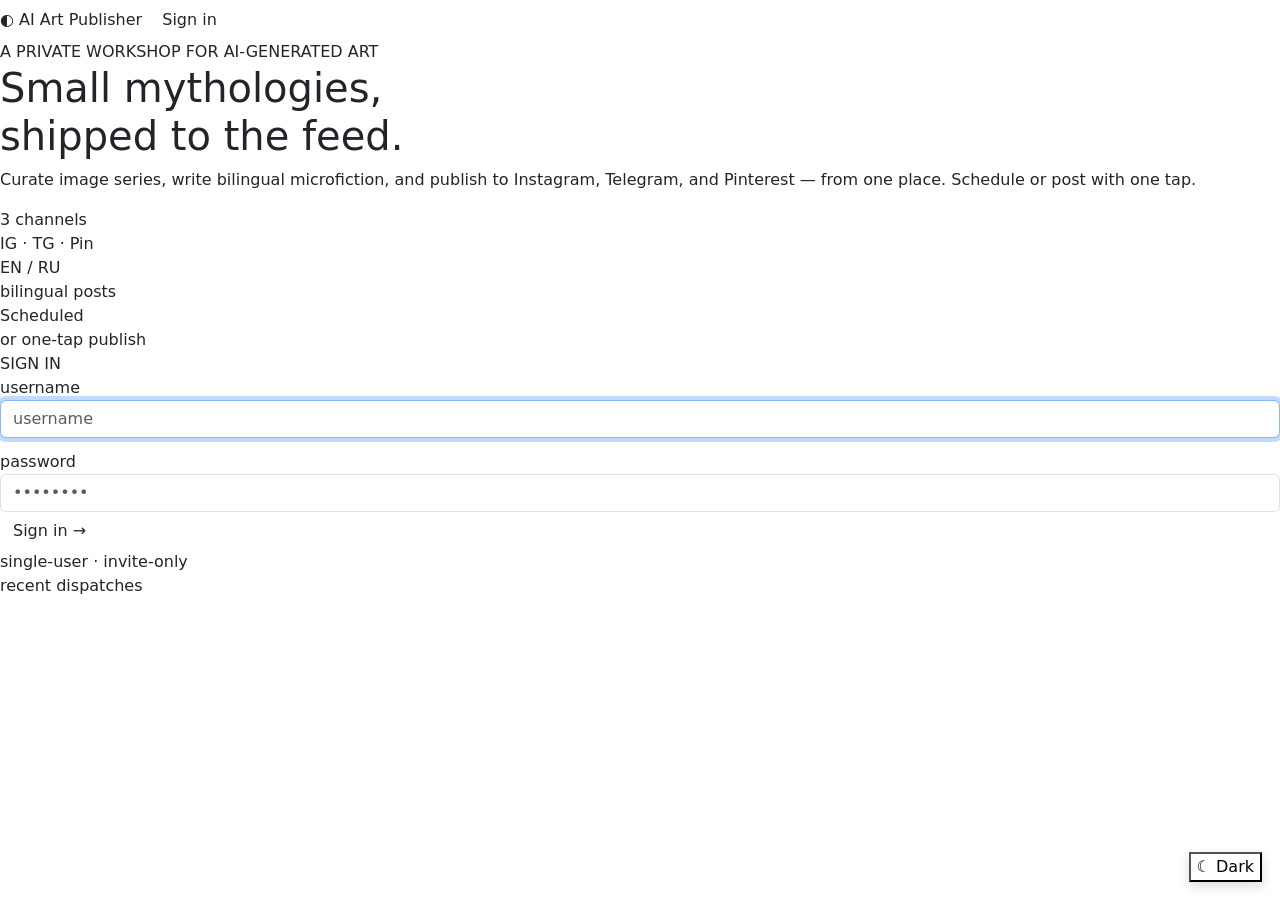
==== commit 1f3bfde5: "feat(landing): replace stub dispatch cards with dynamic JS fetch - Remove 4 hardcoded stub article c" ====
--- a/app/templates/landing.html
+++ b/app/templates/landing.html
@@ -111,55 +111,11 @@
     <div class="aap-landing__samples-head">
       <span class="aap-landing__samples-head-label">recent dispatches</span>
       <span class="aap-landing__samples-head-rule"></span>
-      <span class="aap-landing__samples-head-meta">@murky_airt &middot; 612 posts</span>
+      <span id="aap-dispatches-meta" class="aap-landing__samples-head-meta"></span>
     </div>
 
-    <div class="aap-landing__samples-grid">
-
-      <article class="aap-sample-card">
-        <div class="aap-sample-card__image" style="--thumb-color: hsl(220 25% 48%);"></div>
-        <div class="aap-sample-card__body">
-          <div class="aap-sample-card__meta">
-            <span class="aap-sample-card__lang">EN</span>
-            <span class="aap-sample-card__when">17 May &middot; IG &middot; TG</span>
-          </div>
-          <div class="aap-sample-card__title">The Hand that Refused Ascension</div>
-        </div>
-      </article>
-
-      <article class="aap-sample-card">
-        <div class="aap-sample-card__image" style="--thumb-color: hsl(30 25% 48%);"></div>
-        <div class="aap-sample-card__body">
-          <div class="aap-sample-card__meta">
-            <span class="aap-sample-card__lang">RU</span>
-            <span class="aap-sample-card__when">20 May &middot; IG &middot; PIN</span>
-          </div>
-          <div class="aap-sample-card__title">&#x417;&#x432;&#x451;&#x437;&#x434;&#x43D;&#x430;&#x44F; &#x442;&#x43E;&#x441;&#x43A;&#x430; &#x434;&#x440;&#x430;&#x43A;&#x43E;&#x43D;&#x430;</div>
-        </div>
-      </article>
-
-      <article class="aap-sample-card">
-        <div class="aap-sample-card__image" style="--thumb-color: hsl(320 20% 45%);"></div>
-        <div class="aap-sample-card__body">
-          <div class="aap-sample-card__meta">
-            <span class="aap-sample-card__lang">EN</span>
-            <span class="aap-sample-card__when">12 May &middot; TG &middot; PIN</span>
-          </div>
-          <div class="aap-sample-card__title">Rent Is Due in Centuries</div>
-        </div>
-      </article>
-
-      <article class="aap-sample-card">
-        <div class="aap-sample-card__image" style="--thumb-color: hsl(50 25% 45%);"></div>
-        <div class="aap-sample-card__body">
-          <div class="aap-sample-card__meta">
-            <span class="aap-sample-card__lang">EN</span>
-            <span class="aap-sample-card__when">23 May &middot; scheduled</span>
-          </div>
-          <div class="aap-sample-card__title">Carapace of the Last Court</div>
-        </div>
-      </article>
-
+    <div id="aap-dispatches-grid" class="aap-landing__samples-grid">
+      <!-- populated by /api/landing/recent fetch below -->
     </div>
   </section>
 
@@ -199,6 +155,73 @@
       document.getElementById('loginError').style.display = '';
     }
   })();
+
+  // Dynamic recent dispatches
+  (function () {
+    var PLAT = {instagram: 'IG', telegram: 'TG', pinterest: 'PIN', facebook: 'FB'};
+
+    function fmtDate(iso) {
+      return new Date(iso + 'Z').toLocaleDateString('en-GB', {day: 'numeric', month: 'short'});
+    }
+
+    function buildCard(post) {
+      var img = document.createElement('div');
+      img.className = 'aap-sample-card__image';
+      if (post.thumbnail_url) {
+        img.setAttribute('style', 'background-image:url(' + post.thumbnail_url + ');background-size:cover;background-position:center;');
+      }
+
+      var when = document.createElement('span');
+      when.className = 'aap-sample-card__when';
+      when.textContent = fmtDate(post.posted_at) + ' · ' + (PLAT[post.platform] || post.platform.toUpperCase());
+
+      var meta = document.createElement('div');
+      meta.className = 'aap-sample-card__meta';
+      meta.appendChild(when);
+
+      var title = document.createElement('div');
+      title.className = 'aap-sample-card__title';
+      title.textContent = post.title;
+
+      var body = document.createElement('div');
+      body.className = 'aap-sample-card__body';
+      body.appendChild(meta);
+      body.appendChild(title);
+
+      var art = document.createElement('article');
+      art.className = 'aap-sample-card';
+      art.appendChild(img);
+      art.appendChild(body);
+
+      if (post.post_url) {
+        var a = document.createElement('a');
+        a.href = post.post_url;
+        a.target = '_blank';
+        a.rel = 'noopener noreferrer';
+        a.setAttribute('style', 'display:contents;text-decoration:none;color:inherit;');
+        a.appendChild(art);
+        return a;
+      }
+      return art;
+    }
+
+    document.addEventListener('DOMContentLoaded', function () {
+      fetch('/api/landing/recent')
+        .then(function (r) { return r.ok ? r.json() : Promise.reject(r.status); })
+        .then(function (data) {
+          var grid = document.getElementById('aap-dispatches-grid');
+          var metaEl = document.getElementById('aap-dispatches-meta');
+          if (grid) {
+            while (grid.firstChild) { grid.removeChild(grid.firstChild); }
+            (data.posts || []).forEach(function (p) { grid.appendChild(buildCard(p)); });
+          }
+          if (metaEl) {
+            metaEl.textContent = '@murky_airt · ' + (data.total_posted || 0) + ' posts';
+          }
+        })
+        .catch(function () { /* leave grid empty on error */ });
+    });
+  })();
 </script>
 
 </body>
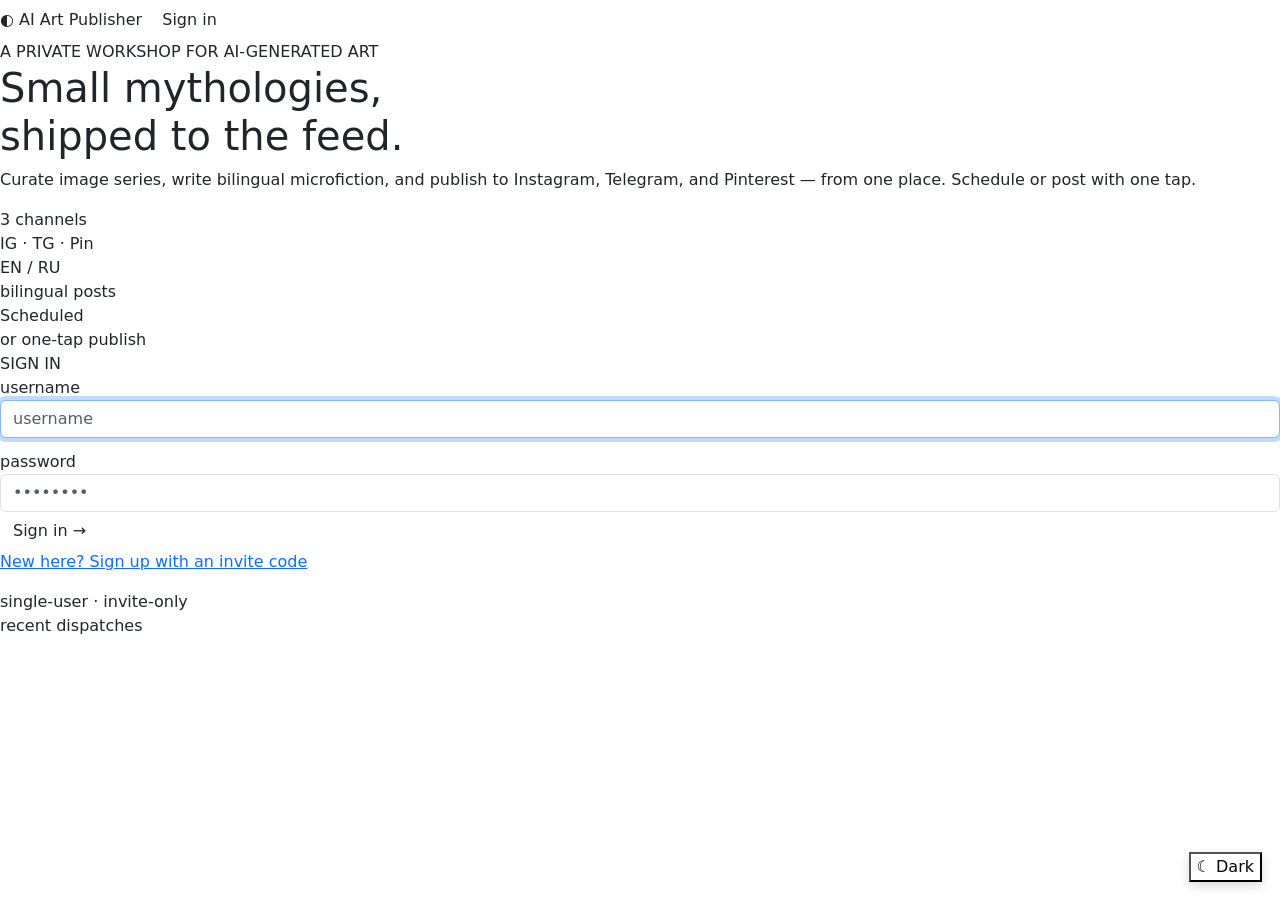
==== commit a4ed8976: "feat: add signup page with invite-code form Co-Authored-By: Claude Sonnet 5 <noreply@anthropic.com> " ====
--- a/app/templates/landing.html
+++ b/app/templates/landing.html
@@ -97,6 +97,8 @@
       <button class="btn aap-btn aap-btn-primary aap-signin-card__submit" type="submit">
         Sign in &#x2192;
       </button>
+
+      <p><a href="/auth/signup">New here? Sign up with an invite code</a></p>
 
       <div class="aap-signin-card__foot">
         single-user &middot; invite-only
@@ -161,7 +163,8 @@
     var PLAT = {instagram: 'IG', telegram: 'TG', pinterest: 'PIN', facebook: 'FB'};
 
     function fmtDate(iso) {
-      return new Date(iso + 'Z').toLocaleDateString('en-GB', {day: 'numeric', month: 'short'});
+      var s = iso.charAt(iso.length - 1) === 'Z' ? iso : iso + 'Z';
+      return new Date(s).toLocaleDateString('en-GB', {day: 'numeric', month: 'short'});
     }
 
     function buildCard(post) {
@@ -187,6 +190,13 @@
       body.className = 'aap-sample-card__body';
       body.appendChild(meta);
       body.appendChild(title);
+
+      if (post.description) {
+        var desc = document.createElement('div');
+        desc.className = 'aap-sample-card__desc';
+        desc.textContent = post.description;
+        body.appendChild(desc);
+      }
 
       var art = document.createElement('article');
       art.className = 'aap-sample-card';
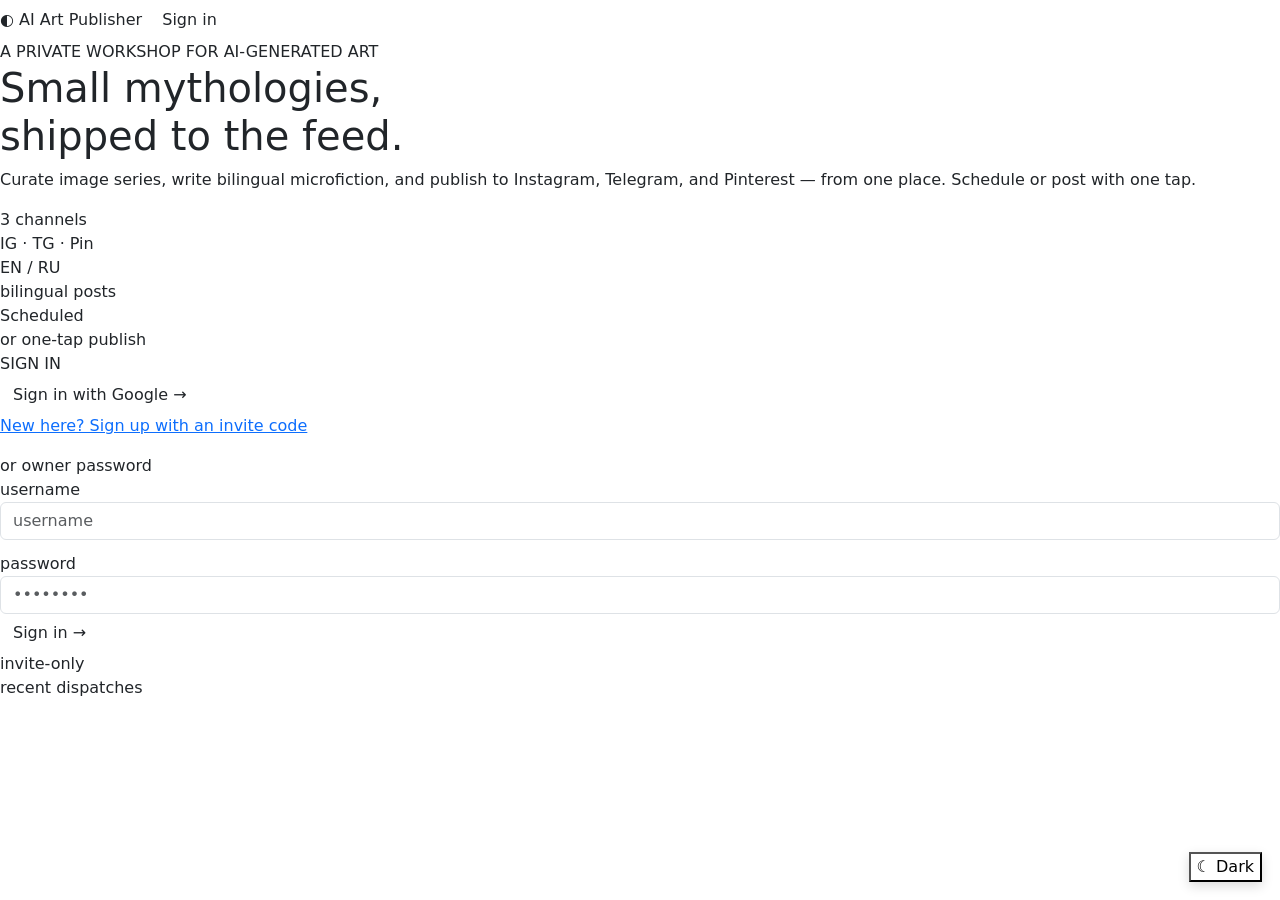
==== commit 058dabe2: "fix(auth): owner login token, email-match guard, admin-gated settings - POST /auth/login now resolve" ====
--- a/app/templates/landing.html
+++ b/app/templates/landing.html
@@ -73,15 +73,20 @@
       <div class="aap-signin-card__head">SIGN IN</div>
 
       <!-- Error message (shown when ?login_error is present) -->
-      <div id="loginError" class="aap-signin-card__error" style="display:none">
-        Invalid username or password.
-      </div>
+      <div id="loginError" class="aap-signin-card__error" style="display:none"></div>
+
+      <a class="btn aap-btn aap-btn-primary aap-signin-card__submit" href="/auth/login/google">
+        Sign in with Google &#x2192;
+      </a>
+      <p><a href="/auth/signup">New here? Sign up with an invite code</a></p>
+
+      <div class="aap-signin-card__label" style="margin-top: 12px;"><span>or owner password</span></div>
 
       <!-- Username -->
       <div>
         <div class="aap-signin-card__label"><span>username</span></div>
         <input class="form-control aap-input" type="text" name="username"
-               placeholder="username" required autofocus autocomplete="username">
+               placeholder="username" required autocomplete="username">
       </div>
 
       <!-- Password -->
@@ -94,14 +99,12 @@
                required autocomplete="current-password">
       </div>
 
-      <button class="btn aap-btn aap-btn-primary aap-signin-card__submit" type="submit">
+      <button class="btn aap-btn aap-signin-card__submit" type="submit">
         Sign in &#x2192;
       </button>
 
-      <p><a href="/auth/signup">New here? Sign up with an invite code</a></p>
-
       <div class="aap-signin-card__foot">
-        single-user &middot; invite-only
+        invite-only
       </div>
     </form>
   </section>
@@ -153,8 +156,17 @@
 
   // Show error if login failed
   (function () {
-    if (new URLSearchParams(location.search).get('login_error')) {
-      document.getElementById('loginError').style.display = '';
+    var code = new URLSearchParams(location.search).get('login_error');
+    if (code) {
+      var MSG = {
+        no_account: 'No account for that Google email. Sign up with an invite code first.',
+        banned: 'This account has been suspended.',
+        no_owner: 'Owner account is not configured (OWNER_EMAIL).',
+        google_off: 'Google sign-in is not configured on this server.'
+      };
+      var el = document.getElementById('loginError');
+      el.textContent = MSG[code] || 'Sign-in failed. Check your credentials and try again.';
+      el.style.display = '';
     }
   })();
 
